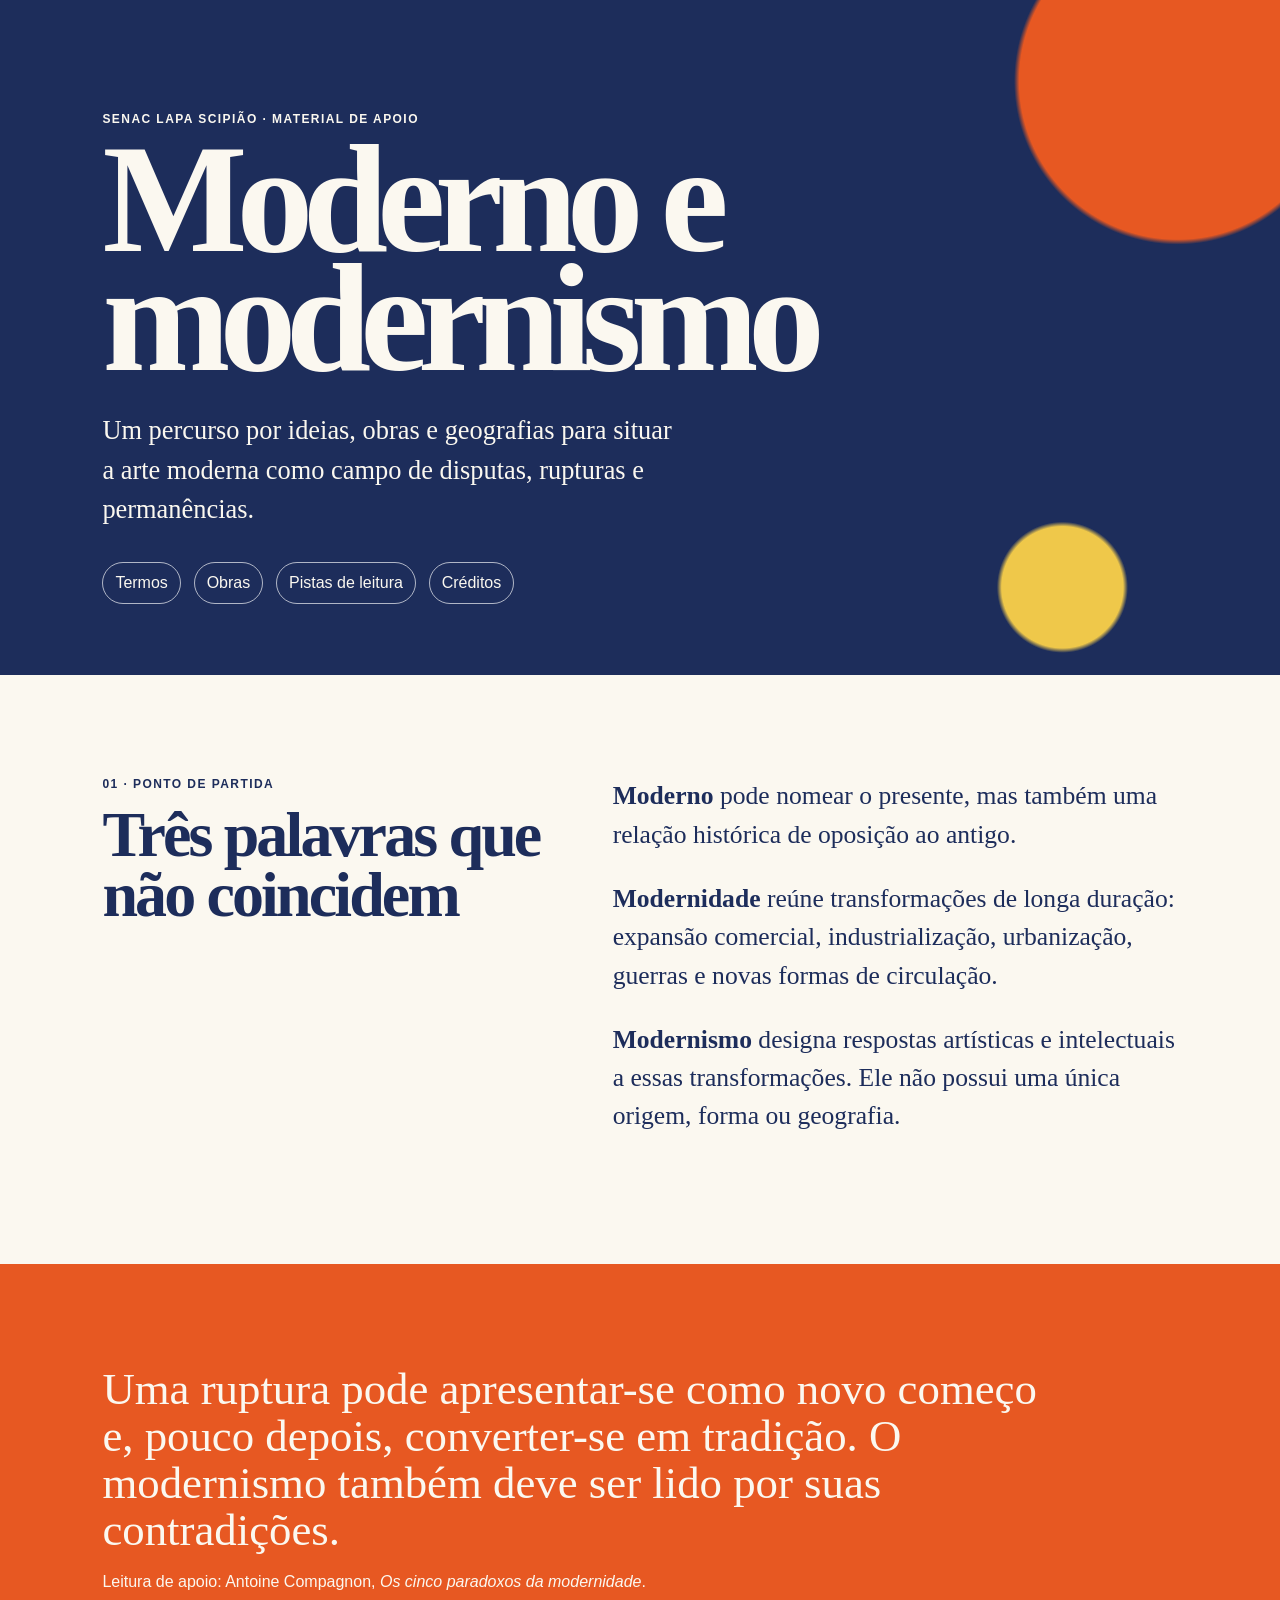
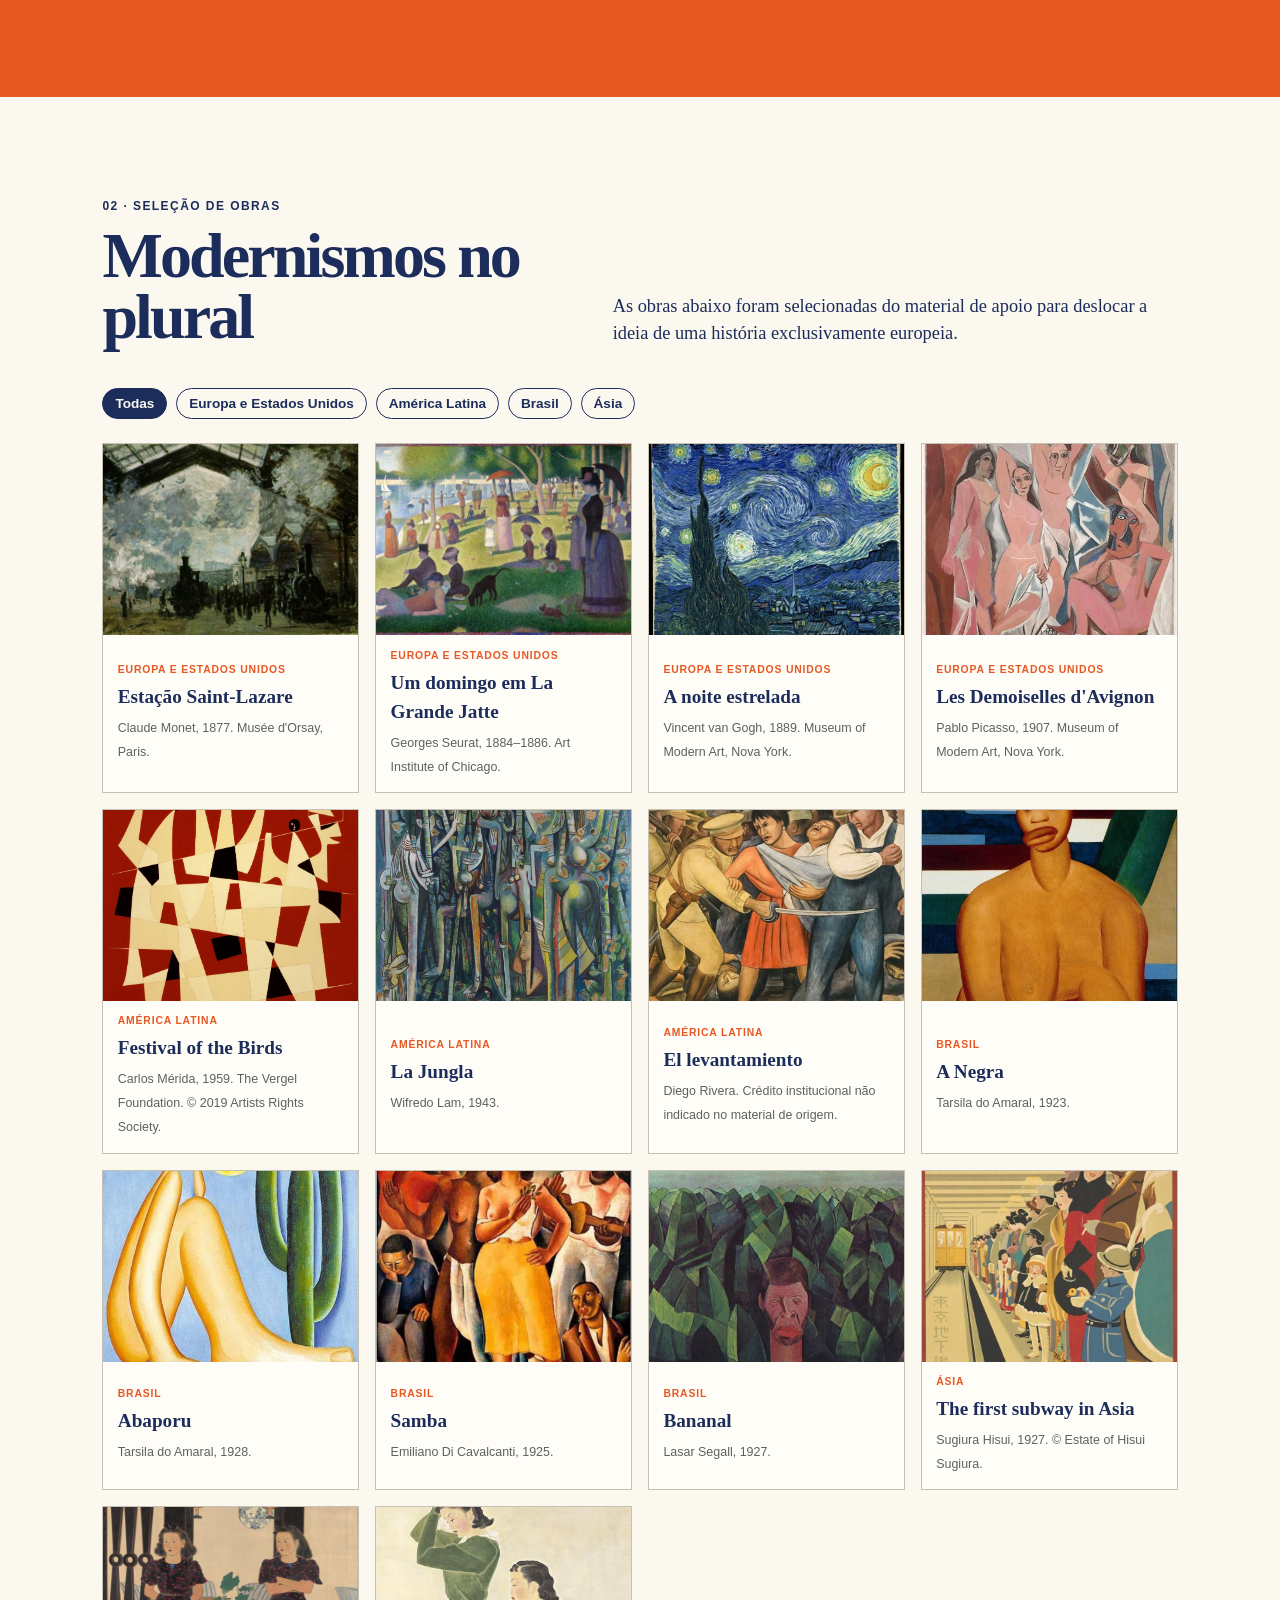
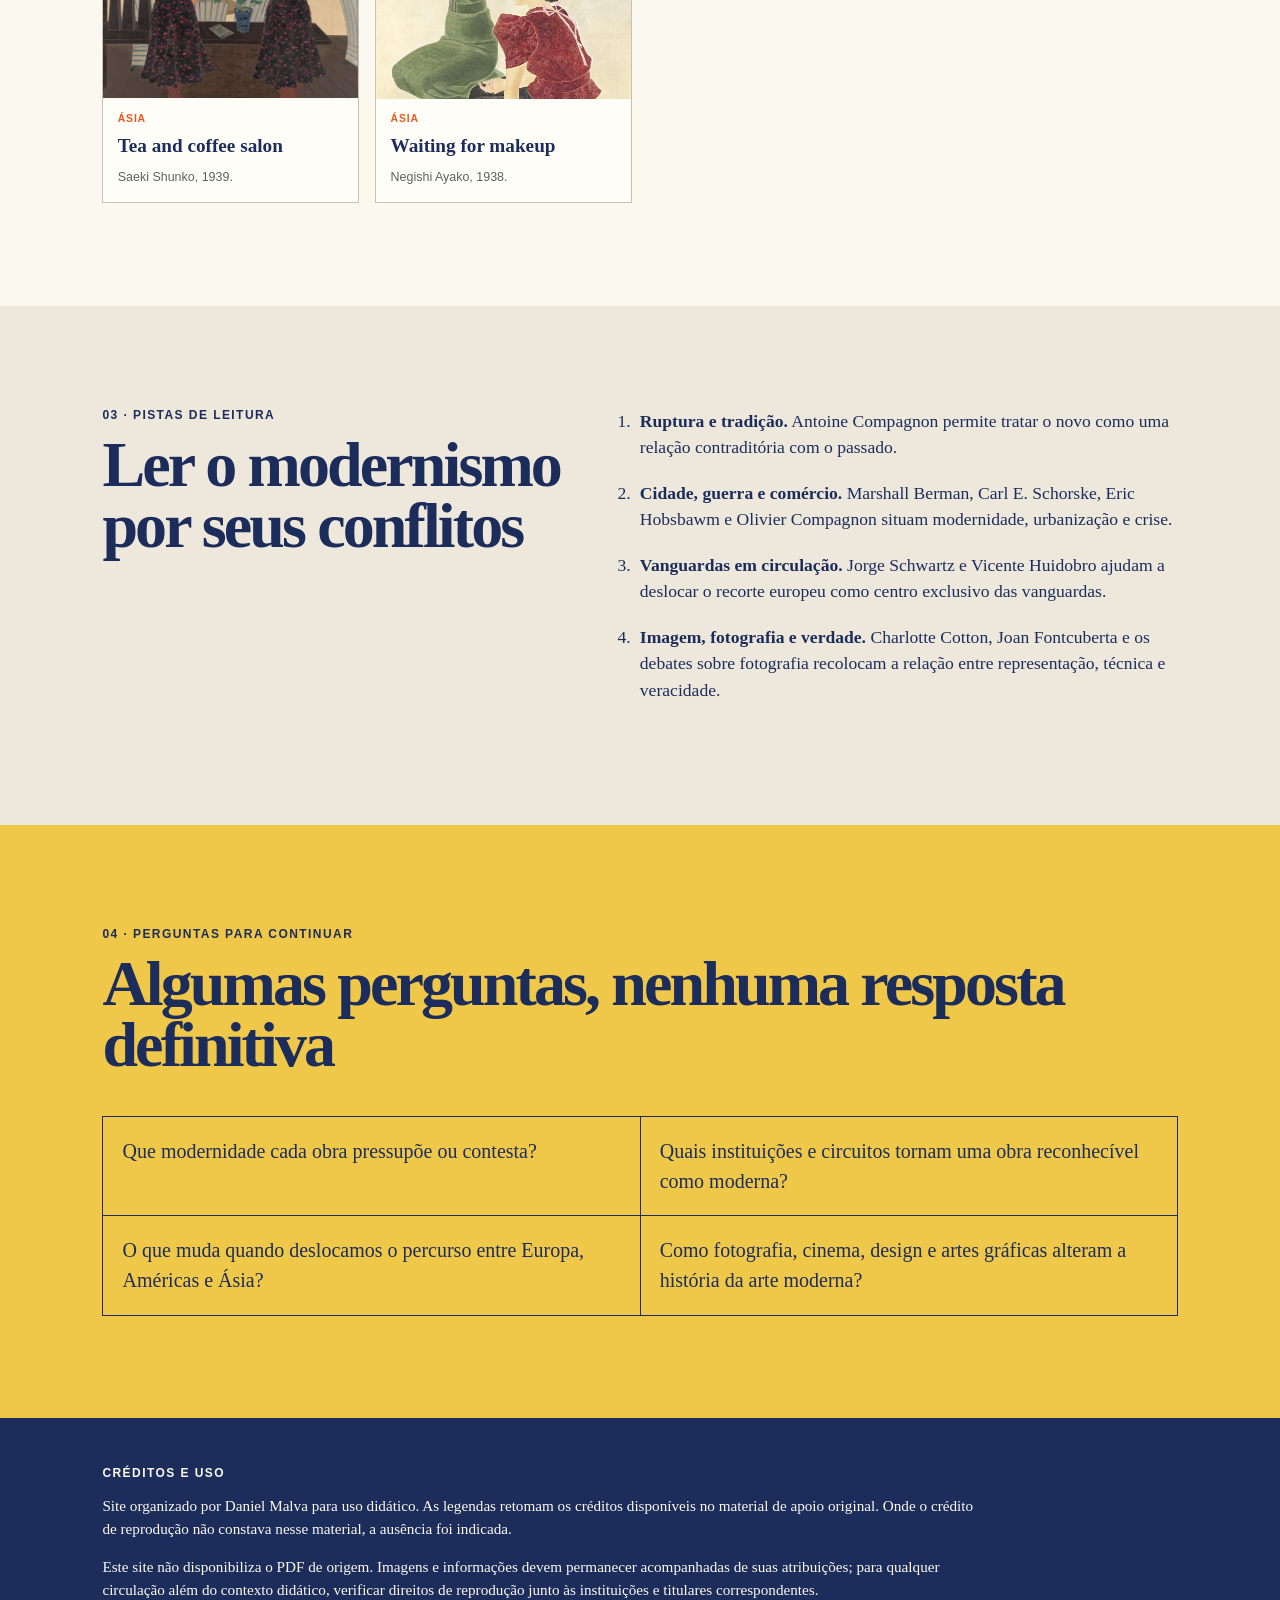
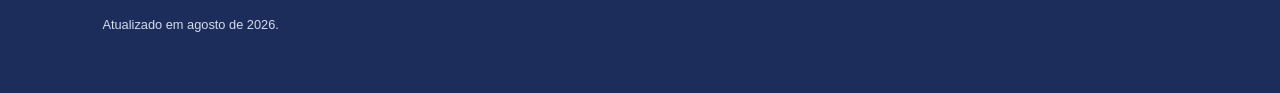
==== index.html @ b5895f23 "Publica caderno de apoio sobre modernismo" ====
<!doctype html>
<html lang="pt-BR">
  <head>
    <meta charset="utf-8">
    <meta name="viewport" content="width=device-width, initial-scale=1">
    <meta name="description" content="Material de apoio sobre moderno e modernismo, organizado por Daniel Malva para o Senac Lapa Scipião.">
    <title>Moderno e modernismo | Material de apoio</title>
    <link rel="stylesheet" href="assets/styles.css">
  </head>
  <body>
    <a class="skip-link" href="#conteudo">Ir para o conteúdo</a>

    <header class="hero">
      <p class="eyebrow">Senac Lapa Scipião · material de apoio</p>
      <h1>Moderno e<br>modernismo</h1>
      <p class="hero-copy">Um percurso por ideias, obras e geografias para situar a arte moderna como campo de disputas, rupturas e permanências.</p>
      <nav aria-label="Navegação principal">
        <a href="#termos">Termos</a>
        <a href="#obras">Obras</a>
        <a href="#pistas">Pistas de leitura</a>
        <a href="#creditos">Créditos</a>
      </nav>
    </header>

    <main id="conteudo">
      <section id="termos" class="section intro-grid" aria-labelledby="termos-titulo">
        <div>
          <p class="eyebrow">01 · ponto de partida</p>
          <h2 id="termos-titulo">Três palavras que não coincidem</h2>
        </div>
        <div class="prose">
          <p><strong>Moderno</strong> pode nomear o presente, mas também uma relação histórica de oposição ao antigo.</p>
          <p><strong>Modernidade</strong> reúne transformações de longa duração: expansão comercial, industrialização, urbanização, guerras e novas formas de circulação.</p>
          <p><strong>Modernismo</strong> designa respostas artísticas e intelectuais a essas transformações. Ele não possui uma única origem, forma ou geografia.</p>
        </div>
      </section>

      <section class="section quote-band" aria-label="Problema de leitura">
        <p>Uma ruptura pode apresentar-se como novo começo e, pouco depois, converter-se em tradição. O modernismo também deve ser lido por suas contradições.</p>
        <span>Leitura de apoio: Antoine Compagnon, <em>Os cinco paradoxos da modernidade</em>.</span>
      </section>

      <section id="obras" class="section" aria-labelledby="obras-titulo">
        <div class="section-heading">
          <div>
            <p class="eyebrow">02 · seleção de obras</p>
            <h2 id="obras-titulo">Modernismos no plural</h2>
          </div>
          <p>As obras abaixo foram selecionadas do material de apoio para deslocar a ideia de uma história exclusivamente europeia.</p>
        </div>

        <div class="filters" aria-label="Filtrar obras por recorte">
          <button class="filter is-active" type="button" data-filter="all">Todas</button>
          <button class="filter" type="button" data-filter="ocidente">Europa e Estados Unidos</button>
          <button class="filter" type="button" data-filter="latam">América Latina</button>
          <button class="filter" type="button" data-filter="brasil">Brasil</button>
          <button class="filter" type="button" data-filter="asia">Ásia</button>
        </div>

        <div class="gallery">
          <figure class="card" data-region="ocidente">
            <img src="assets/monet-estacao-saint-lazare.jpg" alt="Pintura de Claude Monet que mostra a Estação Saint-Lazare envolta por vapor e fumaça.">
            <figcaption><span>Europa e Estados Unidos</span><strong>Estação Saint-Lazare</strong><small>Claude Monet, 1877. Musée d'Orsay, Paris.</small></figcaption>
          </figure>
          <figure class="card" data-region="ocidente">
            <img src="assets/seurat-la-grande-jatte.jpg" alt="Pintura pontilhista de George Seurat com pessoas à margem de um rio.">
            <figcaption><span>Europa e Estados Unidos</span><strong>Um domingo em La Grande Jatte</strong><small>Georges Seurat, 1884–1886. Art Institute of Chicago.</small></figcaption>
          </figure>
          <figure class="card" data-region="ocidente">
            <img src="assets/van-gogh-noite-estrelada.jpg" alt="Pintura de Vincent van Gogh com céu noturno azul em espirais sobre uma vila.">
            <figcaption><span>Europa e Estados Unidos</span><strong>A noite estrelada</strong><small>Vincent van Gogh, 1889. Museum of Modern Art, Nova York.</small></figcaption>
          </figure>
          <figure class="card" data-region="ocidente">
            <img src="assets/picasso-demoiselles.jpg" alt="Pintura de Pablo Picasso com cinco figuras femininas fragmentadas.">
            <figcaption><span>Europa e Estados Unidos</span><strong>Les Demoiselles d'Avignon</strong><small>Pablo Picasso, 1907. Museum of Modern Art, Nova York.</small></figcaption>
          </figure>
          <figure class="card" data-region="latam">
            <img src="assets/merida-festival-birds.jpg" alt="Composição abstrata e geométrica em cores intensas de Carlos Mérida.">
            <figcaption><span>América Latina</span><strong>Festival of the Birds</strong><small>Carlos Mérida, 1959. The Vergel Foundation. © 2019 Artists Rights Society.</small></figcaption>
          </figure>
          <figure class="card" data-region="latam">
            <img src="assets/lam-la-jungla.jpg" alt="Pintura de Wifredo Lam com figuras híbridas em uma vegetação densa.">
            <figcaption><span>América Latina</span><strong>La Jungla</strong><small>Wifredo Lam, 1943.</small></figcaption>
          </figure>
          <figure class="card" data-region="latam">
            <img src="assets/rivera-levantamiento.jpg" alt="Pintura mural de Diego Rivera com figuras em movimento coletivo.">
            <figcaption><span>América Latina</span><strong>El levantamiento</strong><small>Diego Rivera. Crédito institucional não indicado no material de origem.</small></figcaption>
          </figure>
          <figure class="card" data-region="brasil">
            <img src="assets/tarsila-a-negra.jpg" alt="Pintura de Tarsila do Amaral com figura feminina negra monumental.">
            <figcaption><span>Brasil</span><strong>A Negra</strong><small>Tarsila do Amaral, 1923.</small></figcaption>
          </figure>
          <figure class="card" data-region="brasil">
            <img src="assets/tarsila-abaporu.jpg" alt="Pintura de Tarsila do Amaral com figura de cabeça pequena e pés grandes diante de cacto e sol.">
            <figcaption><span>Brasil</span><strong>Abaporu</strong><small>Tarsila do Amaral, 1928.</small></figcaption>
          </figure>
          <figure class="card" data-region="brasil">
            <img src="assets/di-cavalcanti-samba.jpg" alt="Pintura de Emiliano Di Cavalcanti com figuras em uma cena de samba.">
            <figcaption><span>Brasil</span><strong>Samba</strong><small>Emiliano Di Cavalcanti, 1925.</small></figcaption>
          </figure>
          <figure class="card" data-region="brasil">
            <img src="assets/segall-bananal.jpg" alt="Pintura de Lasar Segall com trabalhadores em uma plantação de bananas.">
            <figcaption><span>Brasil</span><strong>Bananal</strong><small>Lasar Segall, 1927.</small></figcaption>
          </figure>
          <figure class="card" data-region="asia">
            <img src="assets/sugiura-subway.jpg" alt="Cartaz de Sugiura Hisui para o primeiro metrô da Ásia.">
            <figcaption><span>Ásia</span><strong>The first subway in Asia</strong><small>Sugiura Hisui, 1927. © Estate of Hisui Sugiura.</small></figcaption>
          </figure>
          <figure class="card" data-region="asia">
            <img src="assets/saeki-tea-coffee.jpg" alt="Ilustração gráfica de Saeki Shunko para um salão de chá e café.">
            <figcaption><span>Ásia</span><strong>Tea and coffee salon</strong><small>Saeki Shunko, 1939.</small></figcaption>
          </figure>
          <figure class="card" data-region="asia">
            <img src="assets/negishi-makeup.jpg" alt="Ilustração de Negishi Ayako com uma mulher preparando a maquiagem.">
            <figcaption><span>Ásia</span><strong>Waiting for makeup</strong><small>Negishi Ayako, 1938.</small></figcaption>
          </figure>
        </div>
      </section>

      <section class="section pathways" aria-labelledby="pistas-titulo" id="pistas">
        <div>
          <p class="eyebrow">03 · pistas de leitura</p>
          <h2 id="pistas-titulo">Ler o modernismo por seus conflitos</h2>
        </div>
        <ol>
          <li><strong>Ruptura e tradição.</strong> Antoine Compagnon permite tratar o novo como uma relação contraditória com o passado.</li>
          <li><strong>Cidade, guerra e comércio.</strong> Marshall Berman, Carl E. Schorske, Eric Hobsbawm e Olivier Compagnon situam modernidade, urbanização e crise.</li>
          <li><strong>Vanguardas em circulação.</strong> Jorge Schwartz e Vicente Huidobro ajudam a deslocar o recorte europeu como centro exclusivo das vanguardas.</li>
          <li><strong>Imagem, fotografia e verdade.</strong> Charlotte Cotton, Joan Fontcuberta e os debates sobre fotografia recolocam a relação entre representação, técnica e veracidade.</li>
        </ol>
      </section>

      <section class="section questions" aria-labelledby="questoes-titulo">
        <p class="eyebrow">04 · perguntas para continuar</p>
        <h2 id="questoes-titulo">Algumas perguntas, nenhuma resposta definitiva</h2>
        <div class="question-grid">
          <p>Que modernidade cada obra pressupõe ou contesta?</p>
          <p>Quais instituições e circuitos tornam uma obra reconhecível como moderna?</p>
          <p>O que muda quando deslocamos o percurso entre Europa, Américas e Ásia?</p>
          <p>Como fotografia, cinema, design e artes gráficas alteram a história da arte moderna?</p>
        </div>
      </section>
    </main>

    <footer id="creditos">
      <p class="eyebrow">Créditos e uso</p>
      <p>Site organizado por Daniel Malva para uso didático. As legendas retomam os créditos disponíveis no material de apoio original. Onde o crédito de reprodução não constava nesse material, a ausência foi indicada.</p>
      <p>Este site não disponibiliza o PDF de origem. Imagens e informações devem permanecer acompanhadas de suas atribuições; para qualquer circulação além do contexto didático, verificar direitos de reprodução junto às instituições e titulares correspondentes.</p>
      <p class="footer-note">Atualizado em agosto de 2026.</p>
    </footer>

    <script src="assets/app.js"></script>
  </body>
</html>
---- assets/styles.css ----
:root {
  --ink: #1d2d5b;
  --paper: #fbf8f0;
  --accent: #e75822;
  --yellow: #efc84a;
  --line: #c7c1b4;
  --muted: #5e615f;
}

* { box-sizing: border-box; }
html { scroll-behavior: smooth; }
body {
  margin: 0;
  color: var(--ink);
  background: var(--paper);
  font-family: Georgia, "Times New Roman", serif;
  line-height: 1.5;
}

.skip-link { position: absolute; left: -9999px; }
.skip-link:focus { left: 1rem; top: 1rem; z-index: 20; background: #fff; padding: .5rem; }

.hero {
  min-height: 75vh;
  padding: clamp(2rem, 7vw, 7rem) clamp(1.3rem, 8vw, 10rem) 3rem;
  display: grid;
  align-content: center;
  background: var(--ink);
  color: var(--paper);
  background-image: radial-gradient(circle at 92% 12%, var(--accent) 0 12%, transparent 12.4%), radial-gradient(circle at 83% 87%, var(--yellow) 0 5%, transparent 5.4%);
}

.eyebrow { margin: 0 0 .8rem; text-transform: uppercase; letter-spacing: .12em; font: 700 .75rem/1.2 Arial, sans-serif; }
h1, h2, p { max-width: 70rem; }
h1 { max-width: 50rem; margin: 0; font-size: clamp(4rem, 12vw, 10rem); line-height: .78; letter-spacing: -.07em; }
h2 { margin: 0; font-size: clamp(2.2rem, 5vw, 4.7rem); line-height: .95; letter-spacing: -.045em; }
.hero-copy { max-width: 36rem; margin: 2rem 0; font-size: clamp(1.15rem, 2.2vw, 1.65rem); }
nav { display: flex; flex-wrap: wrap; gap: .8rem; font-family: Arial, sans-serif; }
nav a { color: inherit; border: 1px solid rgba(255,255,255,.65); padding: .5rem .75rem; text-decoration: none; border-radius: 999px; }
nav a:hover, nav a:focus { color: var(--ink); background: var(--paper); }

.section { padding: clamp(3.5rem, 8vw, 8rem) clamp(1.3rem, 8vw, 10rem); }
.intro-grid, .section-heading, .pathways { display: grid; grid-template-columns: minmax(0, .9fr) minmax(0, 1.1fr); gap: 3rem; }
.prose { font-size: clamp(1.2rem, 2vw, 1.6rem); }
.prose p:first-child { margin-top: 0; }
.quote-band { color: var(--paper); background: var(--accent); }
.quote-band p { margin: 0 0 1rem; font-size: clamp(1.6rem, 3.5vw, 3.2rem); line-height: 1.05; max-width: 60rem; }
.quote-band span { font-family: Arial, sans-serif; }
.section-heading > p { margin: 0; font-size: 1.15rem; align-self: end; }

.filters { display: flex; flex-wrap: wrap; gap: .55rem; margin: 2.5rem 0 1.5rem; }
.filter { border: 1px solid var(--ink); color: var(--ink); background: transparent; border-radius: 999px; padding: .5rem .75rem; font: 600 .85rem/1 Arial, sans-serif; cursor: pointer; }
.filter:hover, .filter:focus, .filter.is-active { background: var(--ink); color: var(--paper); }
.gallery { display: grid; grid-template-columns: repeat(auto-fit, minmax(220px, 1fr)); gap: 1rem; }
.card { display: grid; margin: 0; border: 1px solid var(--line); background: #fffdf8; }
.card[hidden] { display: none; }
.card img { display: block; width: 100%; aspect-ratio: 4 / 3; object-fit: cover; background: #e9e2d3; }
.card figcaption { padding: .9rem; }
.card figcaption span { display: block; color: var(--accent); text-transform: uppercase; letter-spacing: .08em; font: 700 .65rem/1.2 Arial, sans-serif; }
.card strong { display: block; margin: .4rem 0 .2rem; font-size: 1.2rem; }
.card small { color: var(--muted); font: .78rem/1.35 Arial, sans-serif; }

.pathways { background: #eee8dc; }
.pathways ol { margin: 0; padding-left: 1.4rem; font-size: 1.1rem; }
.pathways li { margin: 0 0 1.2rem; padding-left: .3rem; }
.questions { background: var(--yellow); }
.question-grid { display: grid; grid-template-columns: repeat(2, minmax(0, 1fr)); gap: 1px; margin-top: 2.5rem; background: var(--ink); border: 1px solid var(--ink); }
.question-grid p { margin: 0; padding: 1.2rem; background: var(--yellow); font-size: 1.25rem; }

footer { padding: 3rem clamp(1.3rem, 8vw, 10rem); background: var(--ink); color: var(--paper); font-size: .95rem; }
footer p { max-width: 55rem; }
.footer-note { color: #d7dbeb; font: .8rem Arial, sans-serif; }

@media (max-width: 720px) {
  .intro-grid, .section-heading, .pathways, .question-grid { grid-template-columns: 1fr; }
  .hero { min-height: 65vh; }
}
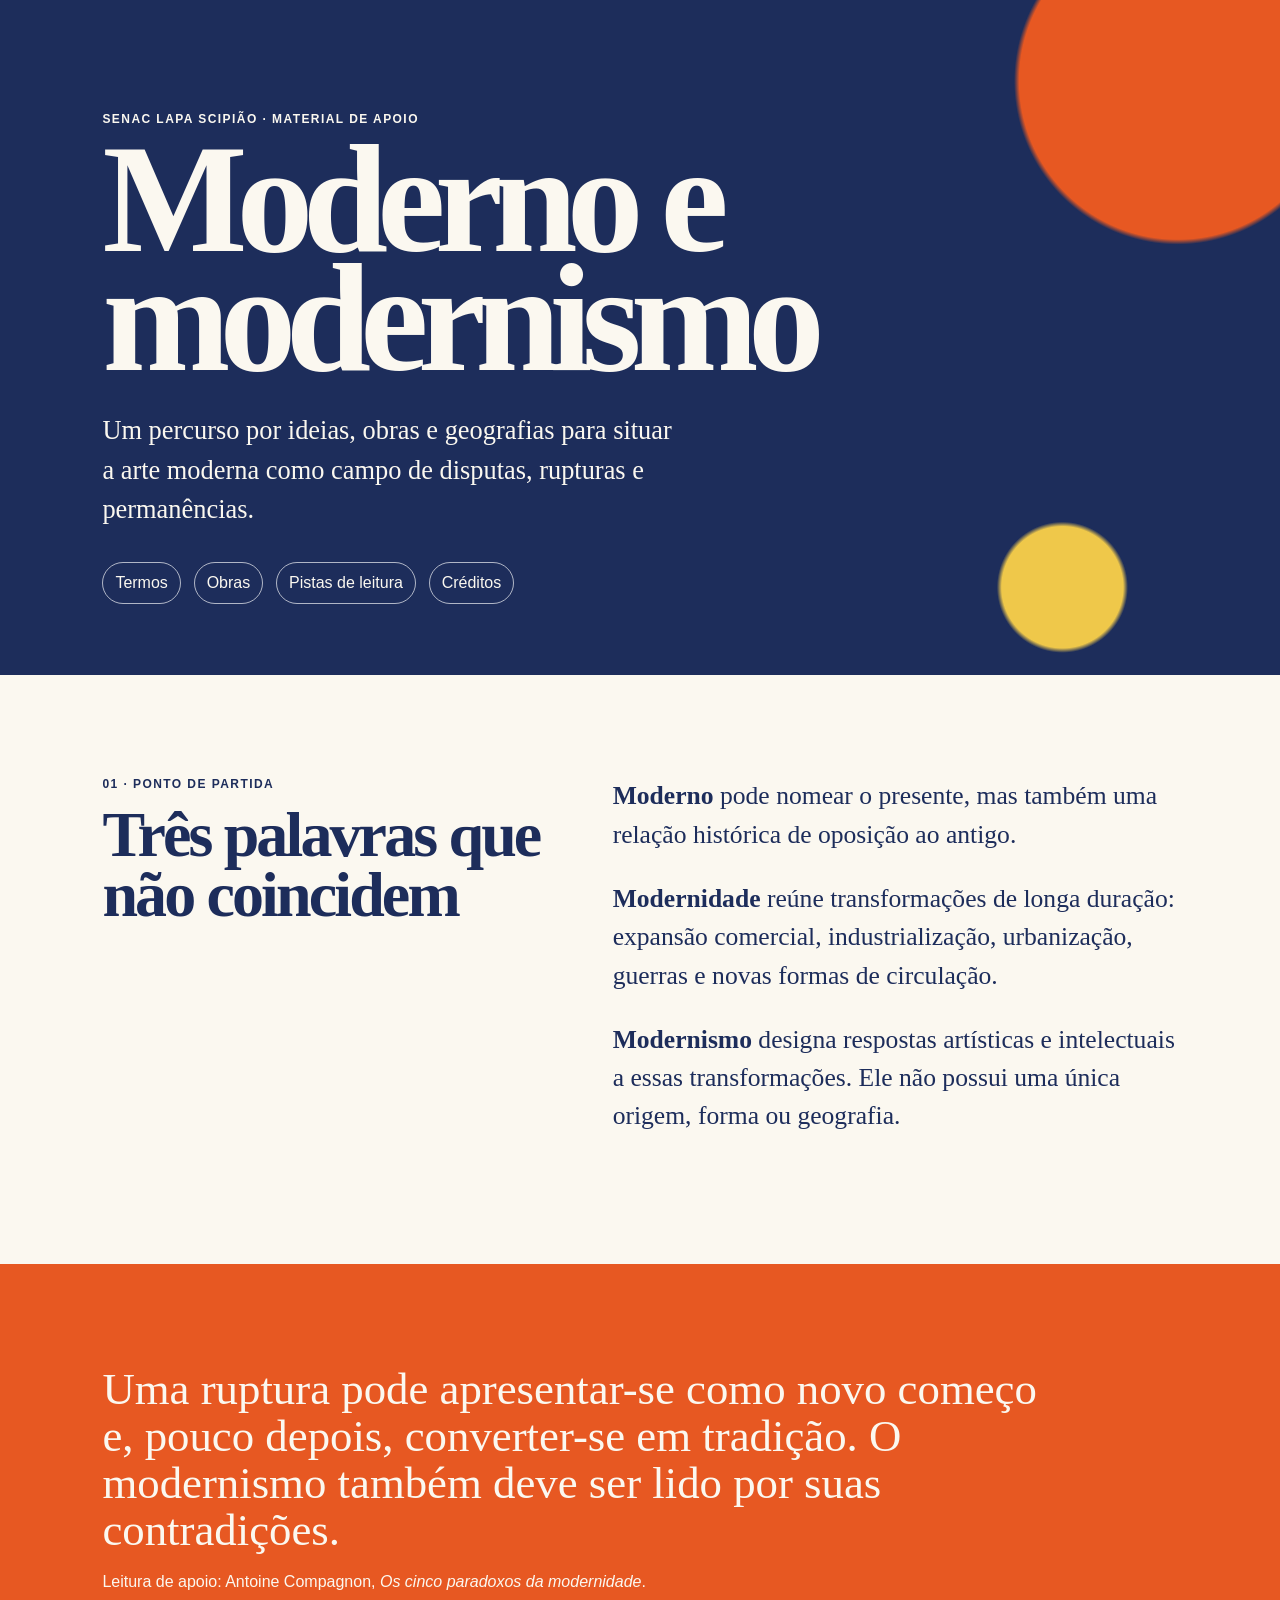
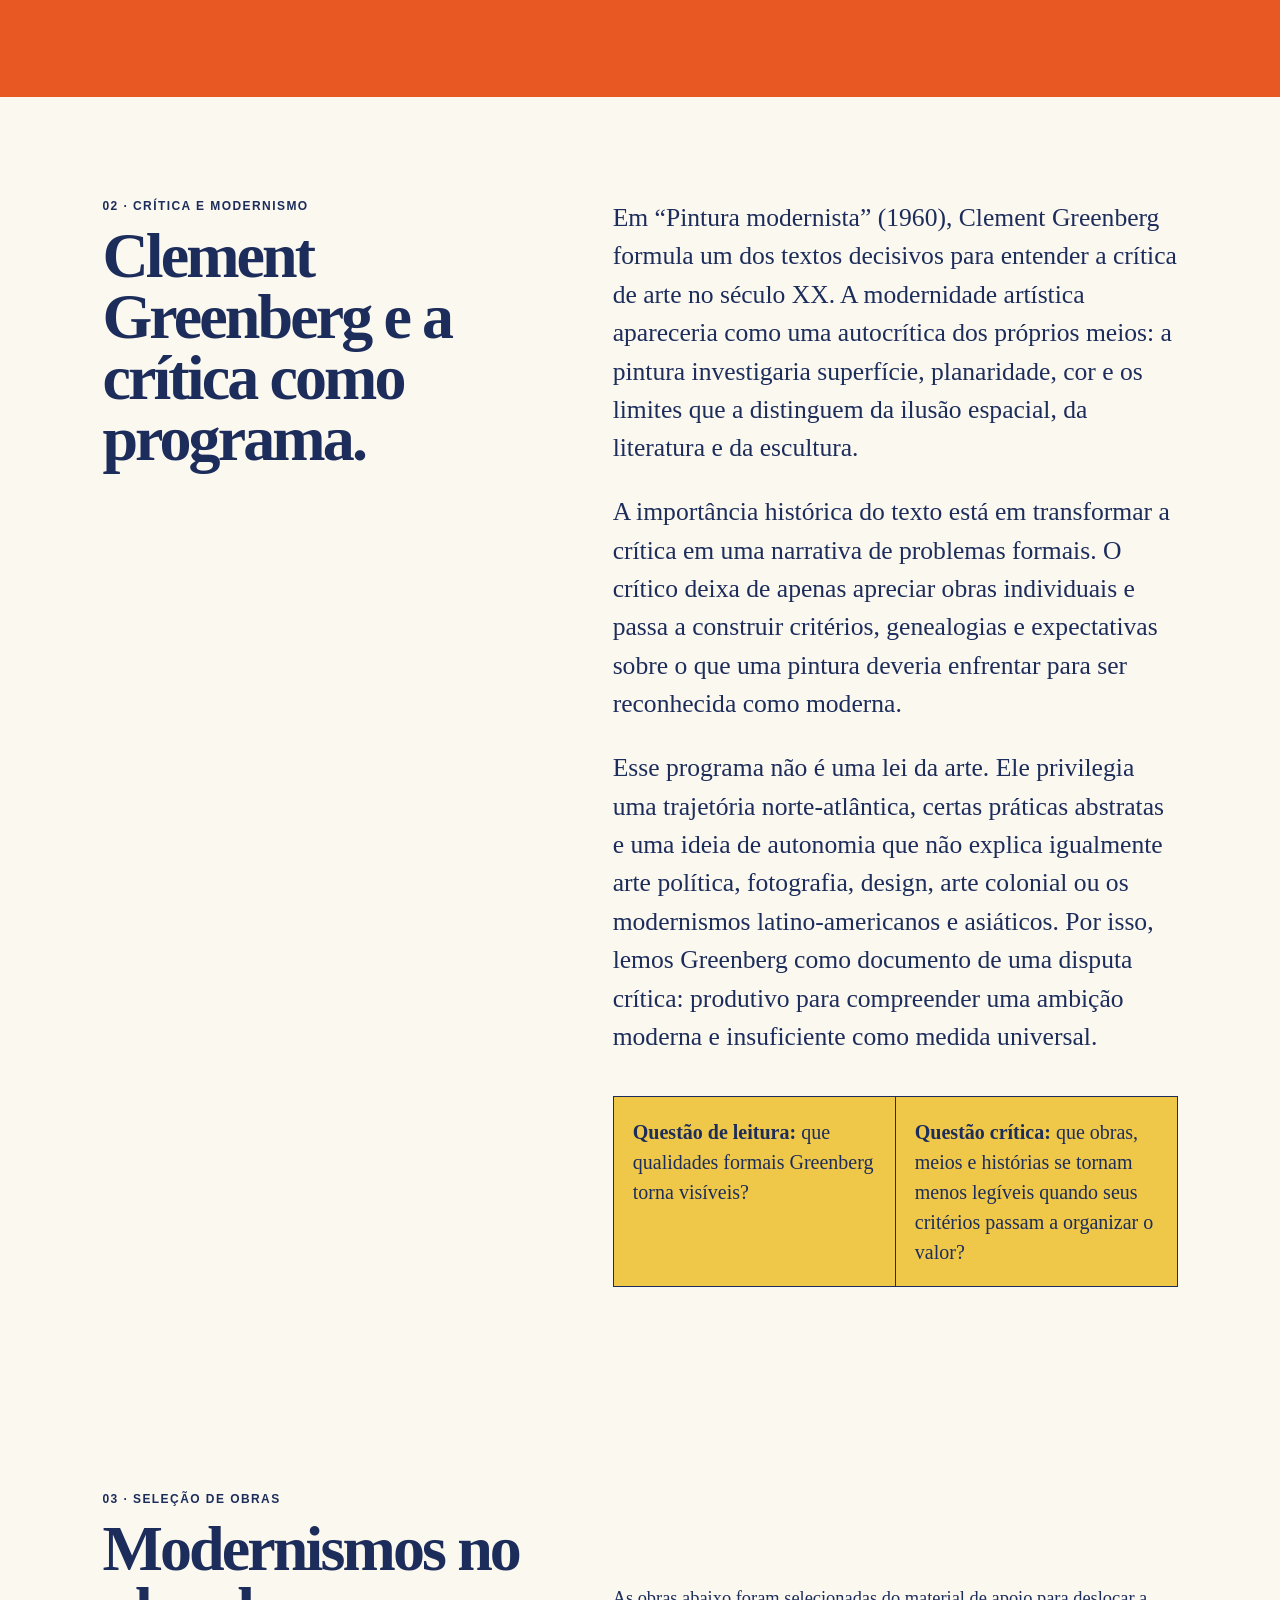
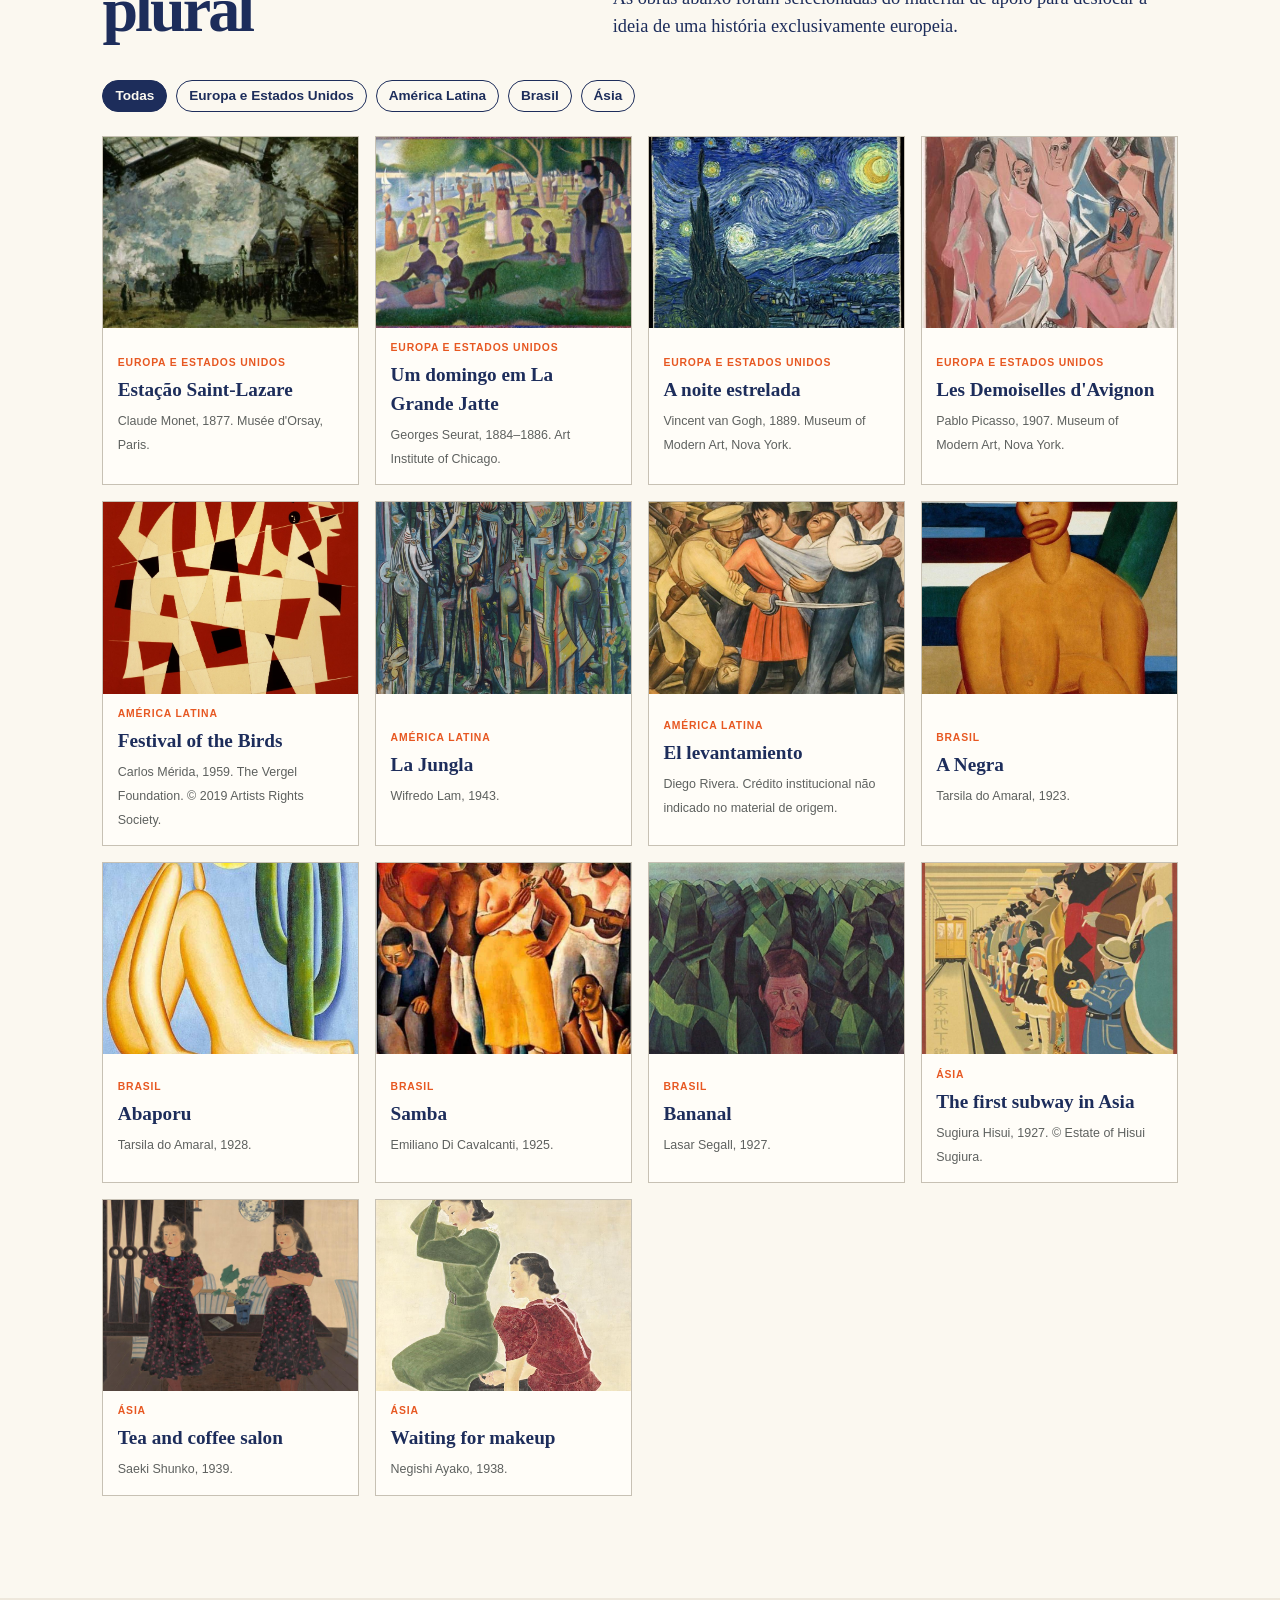
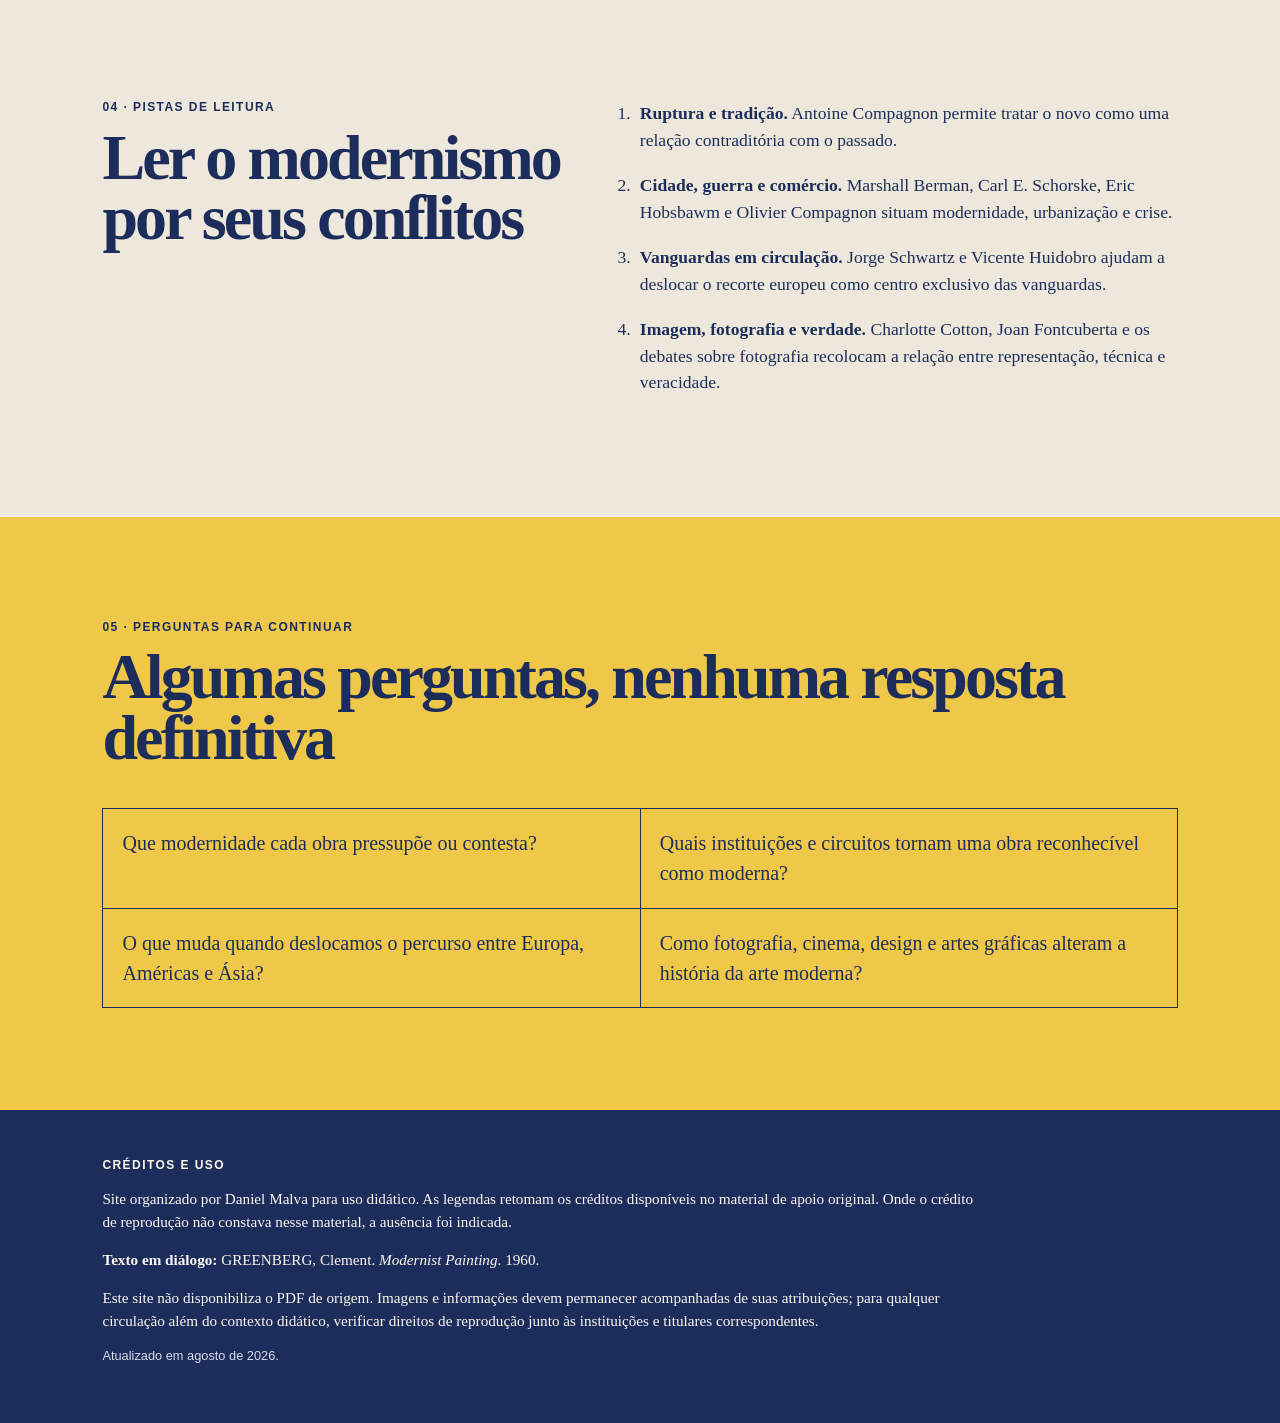
==== commit b12c97f2: "Acrescenta Clement Greenberg ao material de modernismo" ====
--- a/index.html
+++ b/index.html
@@ -40,10 +40,23 @@
         <span>Leitura de apoio: Antoine Compagnon, <em>Os cinco paradoxos da modernidade</em>.</span>
       </section>
 
+      <section id="greenberg" class="section intro-grid" aria-labelledby="greenberg-titulo">
+        <div>
+          <p class="eyebrow">02 · crítica e modernismo</p>
+          <h2 id="greenberg-titulo">Clement Greenberg e a crítica como programa.</h2>
+        </div>
+        <div class="prose">
+          <p>Em “Pintura modernista” (1960), Clement Greenberg formula um dos textos decisivos para entender a crítica de arte no século XX. A modernidade artística apareceria como uma autocrítica dos próprios meios: a pintura investigaria superfície, planaridade, cor e os limites que a distinguem da ilusão espacial, da literatura e da escultura.</p>
+          <p>A importância histórica do texto está em transformar a crítica em uma narrativa de problemas formais. O crítico deixa de apenas apreciar obras individuais e passa a construir critérios, genealogias e expectativas sobre o que uma pintura deveria enfrentar para ser reconhecida como moderna.</p>
+          <p>Esse programa não é uma lei da arte. Ele privilegia uma trajetória norte-atlântica, certas práticas abstratas e uma ideia de autonomia que não explica igualmente arte política, fotografia, design, arte colonial ou os modernismos latino-americanos e asiáticos. Por isso, lemos Greenberg como documento de uma disputa crítica: produtivo para compreender uma ambição moderna e insuficiente como medida universal.</p>
+          <div class="question-grid"><p><strong>Questão de leitura:</strong> que qualidades formais Greenberg torna visíveis?</p><p><strong>Questão crítica:</strong> que obras, meios e histórias se tornam menos legíveis quando seus critérios passam a organizar o valor?</p></div>
+        </div>
+      </section>
+
       <section id="obras" class="section" aria-labelledby="obras-titulo">
         <div class="section-heading">
           <div>
-            <p class="eyebrow">02 · seleção de obras</p>
+            <p class="eyebrow">03 · seleção de obras</p>
             <h2 id="obras-titulo">Modernismos no plural</h2>
           </div>
           <p>As obras abaixo foram selecionadas do material de apoio para deslocar a ideia de uma história exclusivamente europeia.</p>
@@ -119,7 +132,7 @@
 
       <section class="section pathways" aria-labelledby="pistas-titulo" id="pistas">
         <div>
-          <p class="eyebrow">03 · pistas de leitura</p>
+          <p class="eyebrow">04 · pistas de leitura</p>
           <h2 id="pistas-titulo">Ler o modernismo por seus conflitos</h2>
         </div>
         <ol>
@@ -131,7 +144,7 @@
       </section>
 
       <section class="section questions" aria-labelledby="questoes-titulo">
-        <p class="eyebrow">04 · perguntas para continuar</p>
+        <p class="eyebrow">05 · perguntas para continuar</p>
         <h2 id="questoes-titulo">Algumas perguntas, nenhuma resposta definitiva</h2>
         <div class="question-grid">
           <p>Que modernidade cada obra pressupõe ou contesta?</p>
@@ -145,6 +158,7 @@
     <footer id="creditos">
       <p class="eyebrow">Créditos e uso</p>
       <p>Site organizado por Daniel Malva para uso didático. As legendas retomam os créditos disponíveis no material de apoio original. Onde o crédito de reprodução não constava nesse material, a ausência foi indicada.</p>
+      <p><strong>Texto em diálogo:</strong> GREENBERG, Clement. <em>Modernist Painting</em>. 1960.</p>
       <p>Este site não disponibiliza o PDF de origem. Imagens e informações devem permanecer acompanhadas de suas atribuições; para qualquer circulação além do contexto didático, verificar direitos de reprodução junto às instituições e titulares correspondentes.</p>
       <p class="footer-note">Atualizado em agosto de 2026.</p>
     </footer>
--- a/assets/styles.css
+++ b/assets/styles.css
@@ -15,6 +15,7 @@
   background: var(--paper);
   font-family: Georgia, "Times New Roman", serif;
   line-height: 1.5;
+  overflow-x: hidden;
 }
 
 .skip-link { position: absolute; left: -9999px; }
@@ -27,6 +28,7 @@
   align-content: center;
   background: var(--ink);
   color: var(--paper);
+  overflow: hidden;
   background-image: radial-gradient(circle at 92% 12%, var(--accent) 0 12%, transparent 12.4%), radial-gradient(circle at 83% 87%, var(--yellow) 0 5%, transparent 5.4%);
 }
 
@@ -74,4 +76,12 @@
 @media (max-width: 720px) {
   .intro-grid, .section-heading, .pathways, .question-grid { grid-template-columns: 1fr; }
   .hero { min-height: 65vh; }
+  h1 {
+    font-size: clamp(2.5rem, 11vw, 3.6rem);
+    line-height: .96;
+    letter-spacing: -.045em;
+    max-inline-size: 100%;
+    overflow-wrap: anywhere;
+    padding-block: .08em;
+  }
 }
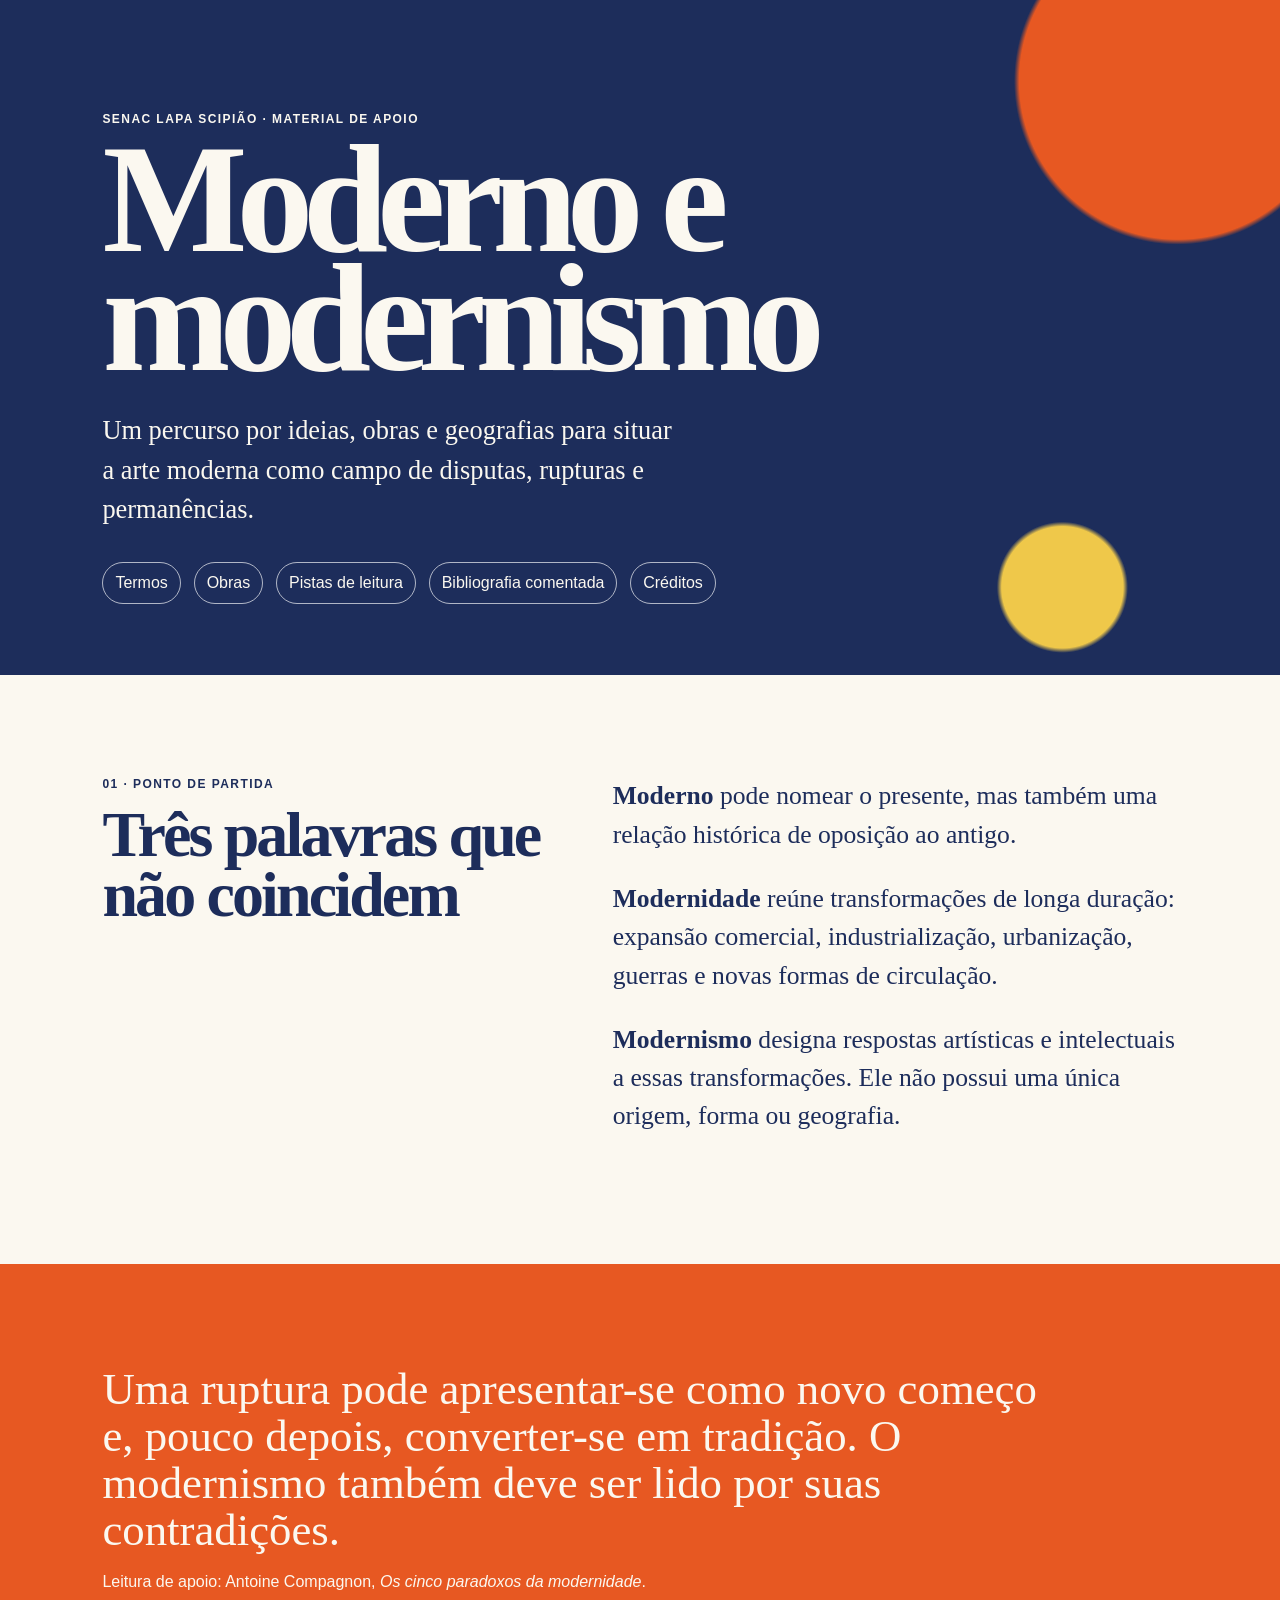
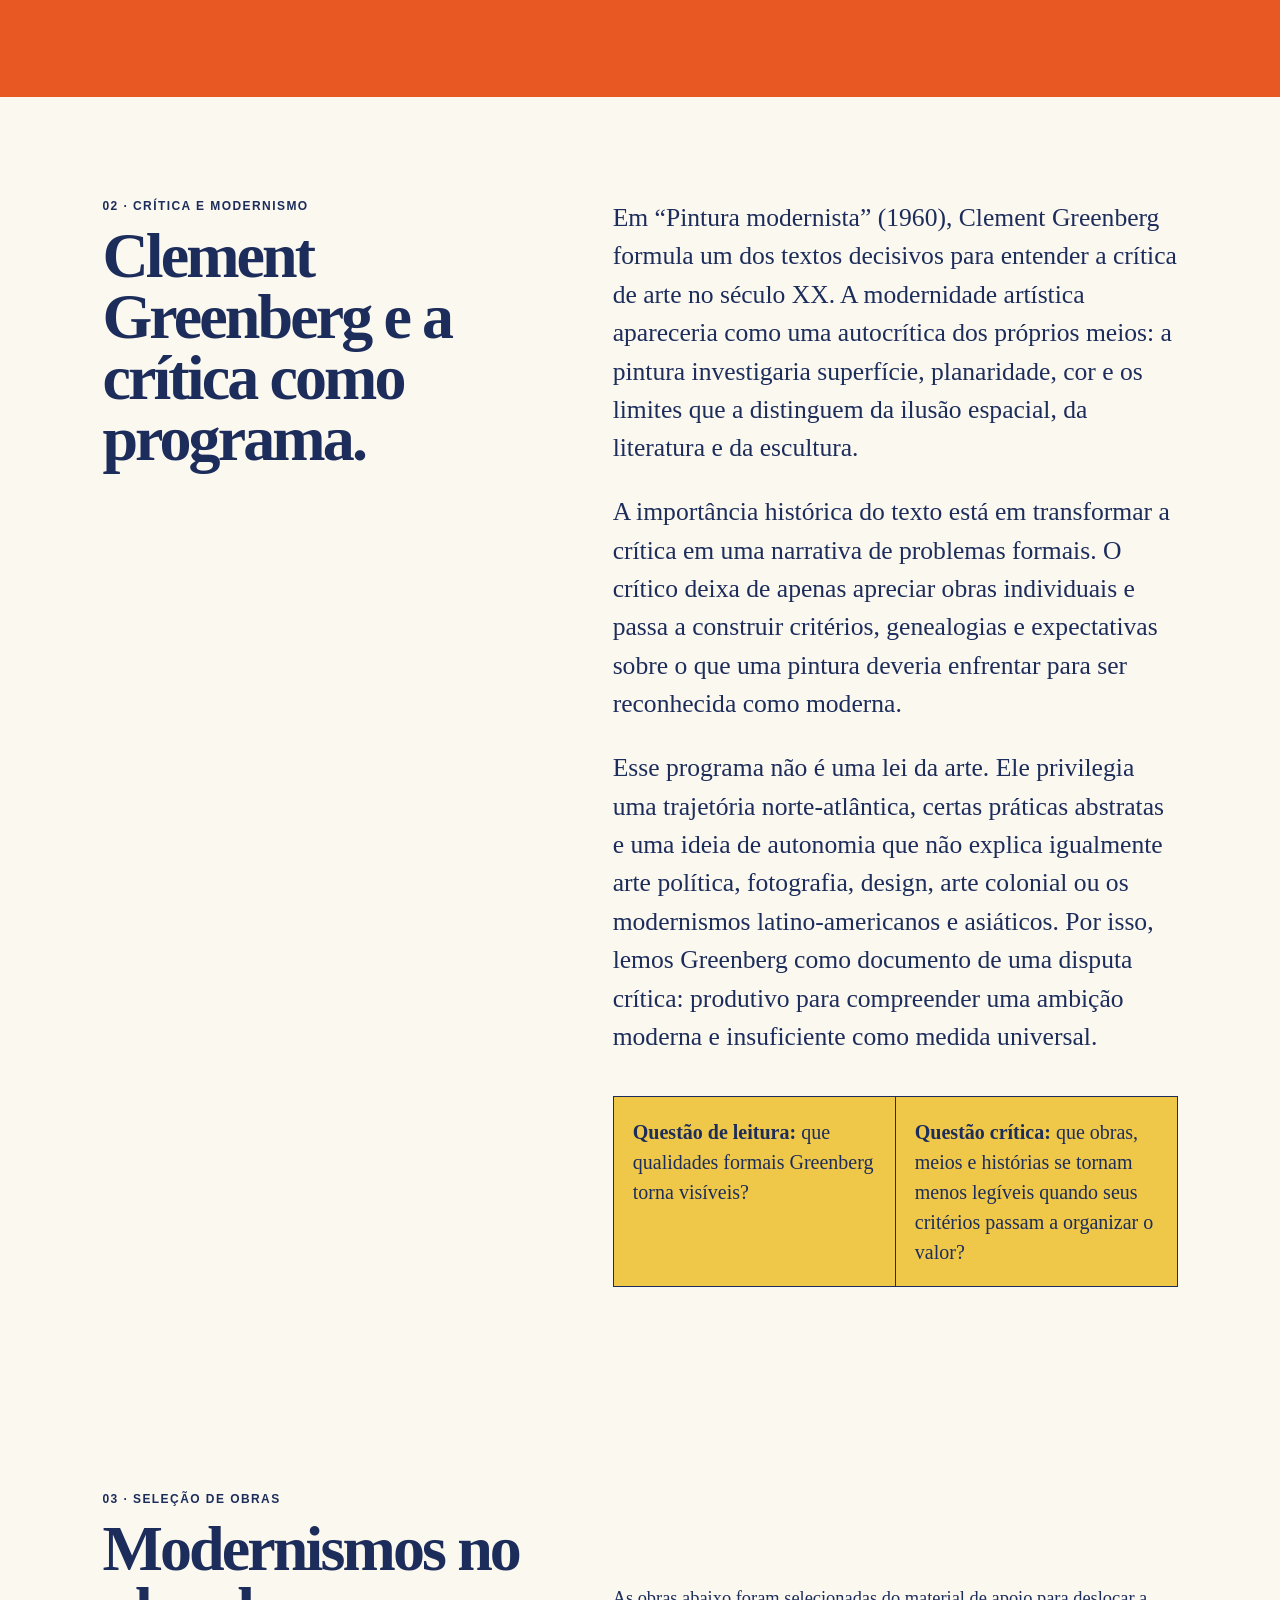
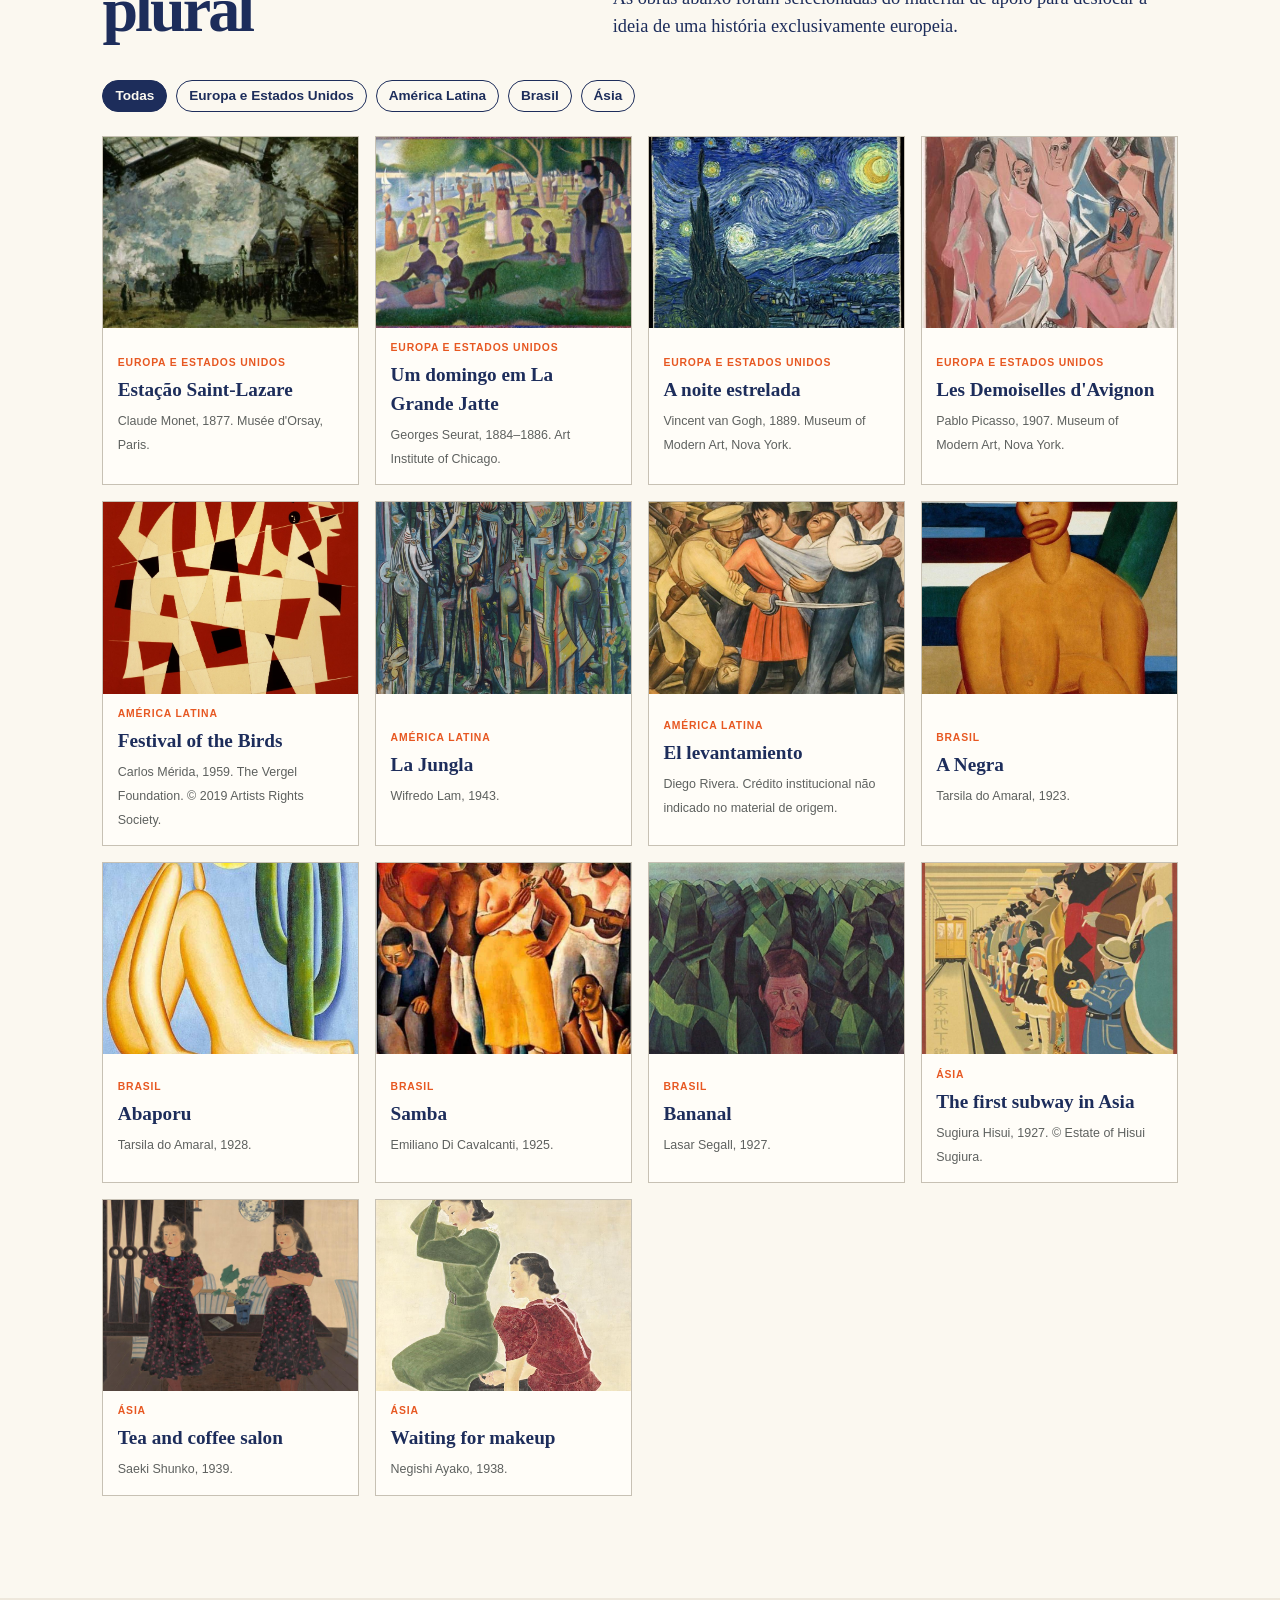
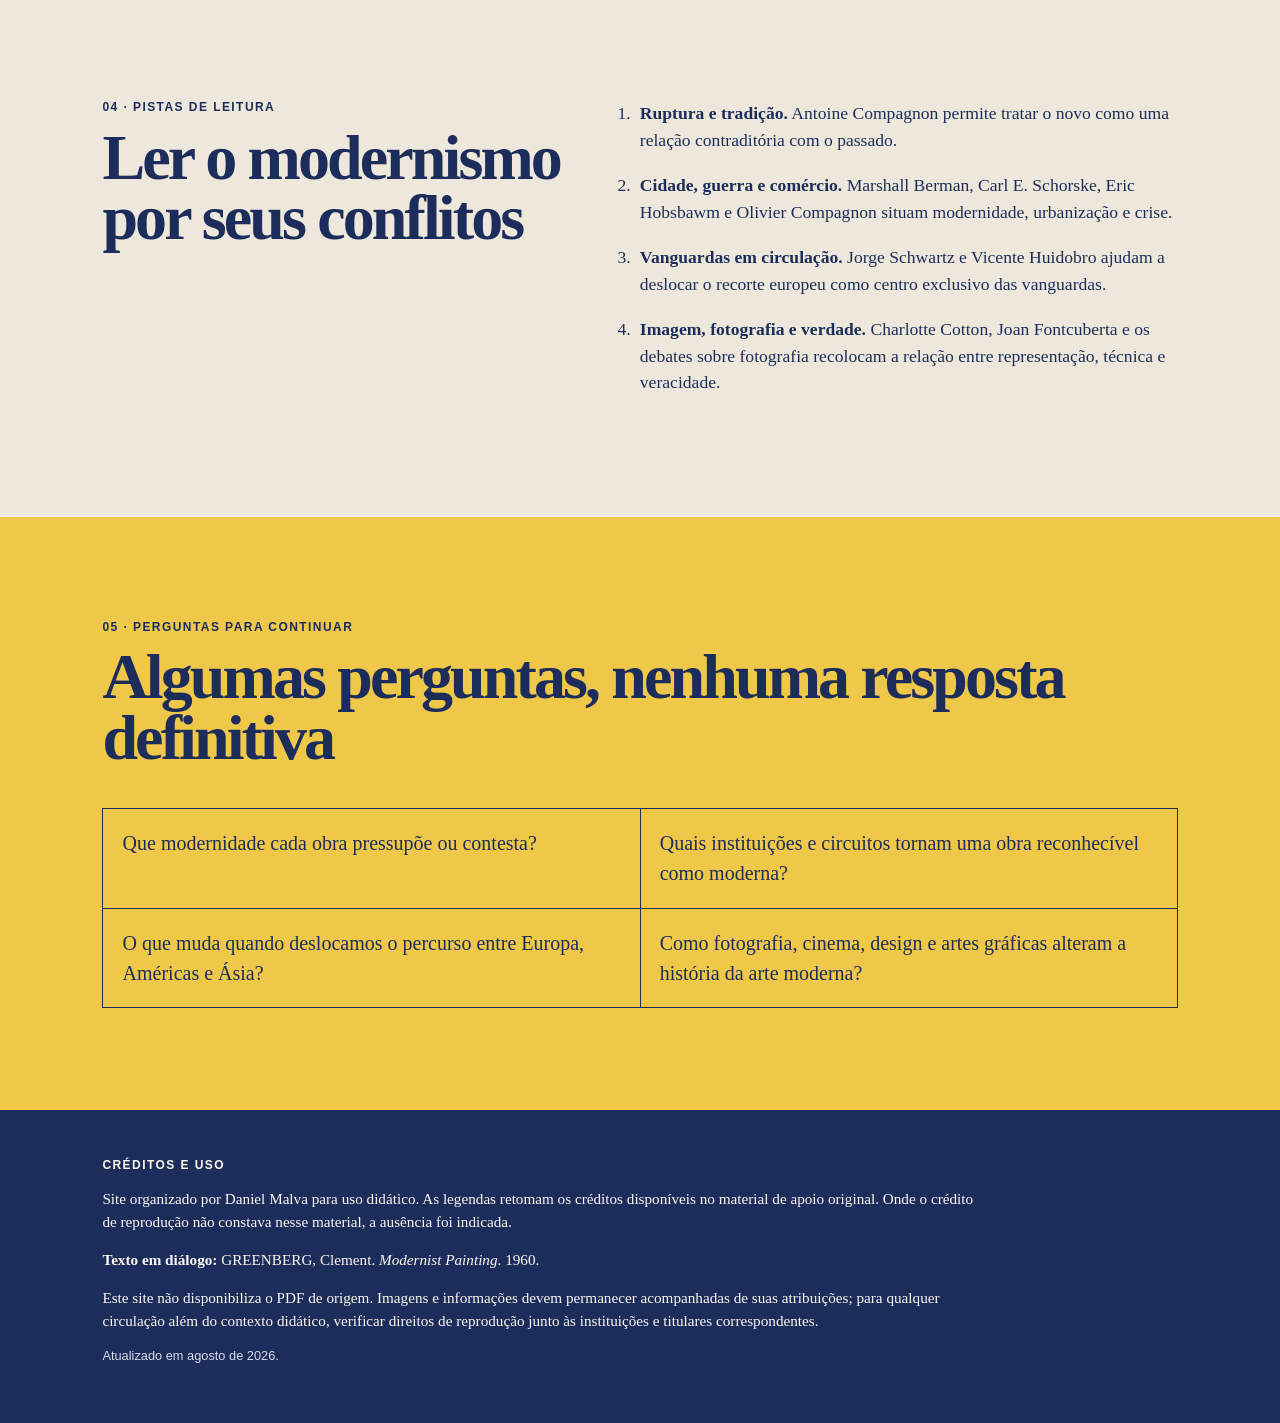
==== commit ecb574e6: "Adiciona bibliografia comentada ao material de modernismo" ====
--- a/index.html
+++ b/index.html
@@ -18,6 +18,7 @@
         <a href="#termos">Termos</a>
         <a href="#obras">Obras</a>
         <a href="#pistas">Pistas de leitura</a>
+        <a href="bibliografia.html">Bibliografia comentada</a>
         <a href="#creditos">Créditos</a>
       </nav>
     </header>
--- a/assets/styles.css
+++ b/assets/styles.css
@@ -69,12 +69,20 @@
 .question-grid { display: grid; grid-template-columns: repeat(2, minmax(0, 1fr)); gap: 1px; margin-top: 2.5rem; background: var(--ink); border: 1px solid var(--ink); }
 .question-grid p { margin: 0; padding: 1.2rem; background: var(--yellow); font-size: 1.25rem; }
 
+.bibliography-hero { min-height: 62vh; }
+.reading-section:nth-of-type(even) { background: #eee8dc; }
+.reading-grid { display: grid; grid-template-columns: repeat(3, minmax(0, 1fr)); gap: 1rem; margin-top: 2.5rem; }
+.reading-card { min-height: 255px; padding: 1.3rem; border-top: 5px solid var(--accent); background: #fffdf8; box-shadow: 0 5px 0 rgba(29,45,91,.08); }
+.reading-card h3 { margin: .15rem 0 .85rem; font-size: 1.42rem; line-height: 1.05; letter-spacing: -.025em; }
+.reading-card p { margin: 0; font-size: 1rem; }
+.reading-card .tag { margin-bottom: .7rem; color: var(--accent); text-transform: uppercase; letter-spacing: .08em; font: 700 .67rem/1.2 Arial, sans-serif; }
+
 footer { padding: 3rem clamp(1.3rem, 8vw, 10rem); background: var(--ink); color: var(--paper); font-size: .95rem; }
 footer p { max-width: 55rem; }
 .footer-note { color: #d7dbeb; font: .8rem Arial, sans-serif; }
 
 @media (max-width: 720px) {
-  .intro-grid, .section-heading, .pathways, .question-grid { grid-template-columns: 1fr; }
+  .intro-grid, .section-heading, .pathways, .question-grid, .reading-grid { grid-template-columns: 1fr; }
   .hero { min-height: 65vh; }
   h1 {
     font-size: clamp(2.5rem, 11vw, 3.6rem);
